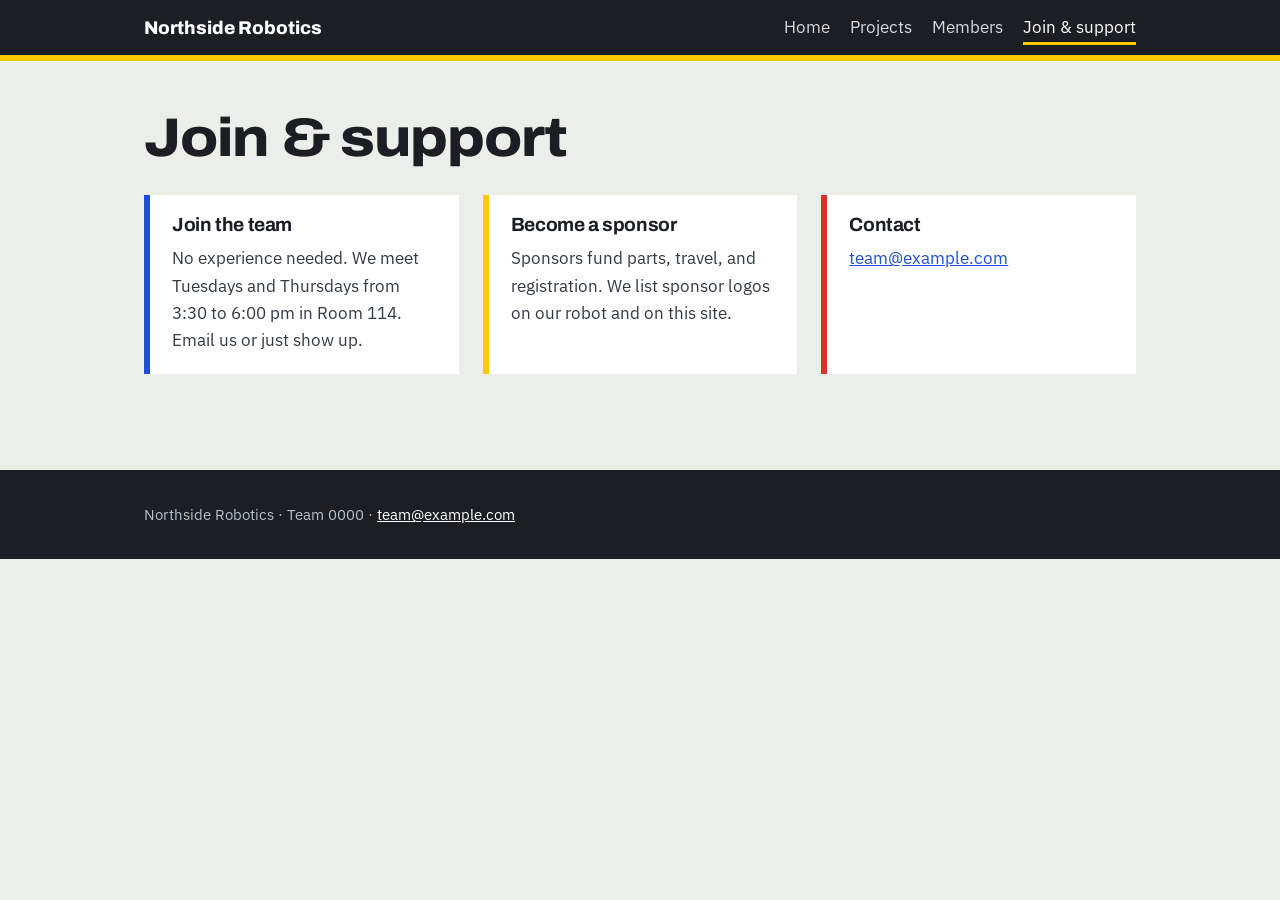
==== join.html @ 3eaf6939 "Add files via upload" ====
<!doctype html><html lang="en"><head><meta charset="utf-8"><meta name="viewport" content="width=device-width,initial-scale=1"><title>Join TITLE support · Northside Robotics</title><meta name="description" content="Northside Robotics: a student-run robotics team."><link rel="preconnect" href="https://fonts.googleapis.com"><link rel="preconnect" href="https://fonts.gstatic.com" crossorigin><link href="https://fonts.googleapis.com/css2?family=Archivo:wdth,wght@112,700..800&family=IBM+Plex+Sans:wght@400;600&display=swap" rel="stylesheet"><link rel="stylesheet" href="style.css"></head><body><header class="site"><div class="wrap"><a class="brand" href="index.html">Northside Robotics</a><nav aria-label="Main"><a href="index.html">Home</a><a href="projects.html">Projects</a><a href="members.html">Members</a><a href="join.html" aria-current="page">Join &amp; support</a></nav></div></header><main><section class="block" style="border:0"><div class="wrap">
<h1 style="font-size:clamp(2rem,5vw,3.4rem)">Join &amp; support</h1>
<div class="grid">
<div class="panel"><h3>Join the team</h3><p>No experience needed. We meet Tuesdays and Thursdays from 3:30 to 6:00 pm in Room 114. Email us or just show up.</p></div>
<div class="panel y"><h3>Become a sponsor</h3><p>Sponsors fund parts, travel, and registration. We list sponsor logos on our robot and on this site.</p></div>
<div class="panel r"><h3>Contact</h3><p><a href="mailto:team@example.com">team@example.com</a></p></div>
</div></div></section></main>
<footer class="site"><div class="wrap">Northside Robotics &middot; Team 0000 &middot; <a href="mailto:team@example.com">team@example.com</a></div></footer></body></html>
---- style.css ----
:root{--mat:#eceeea;--ink:#1b1f24;--tape:#ffc800;--blue:#1f4fd8;--red:#d8342c;--mute:#566069;--line:#c9cdc6}
*{box-sizing:border-box}
html{scroll-behavior:smooth}
body{margin:0;background:var(--mat);color:var(--ink);font:17px/1.6 "IBM Plex Sans",system-ui,sans-serif}
h1,h2,h3{font-family:"Archivo",system-ui,sans-serif;line-height:1.08;margin:0 0 .5em;letter-spacing:-.02em}
h1{font-size:clamp(2.4rem,6vw,4.6rem);font-weight:800;font-stretch:112%}
h2{font-size:clamp(1.6rem,3vw,2.3rem);font-weight:700}
h3{font-size:1.2rem;font-weight:700}
a{color:var(--blue)}
a:focus-visible,button:focus-visible{outline:3px solid var(--ink);outline-offset:3px}
.wrap{max-width:1040px;margin:0 auto;padding:0 24px}
header.site{background:var(--ink);color:#fff;border-bottom:6px solid var(--tape)}
header.site .wrap{display:flex;flex-wrap:wrap;gap:12px 32px;align-items:center;justify-content:space-between;padding-top:14px;padding-bottom:14px}
.brand{font:800 1.15rem "Archivo",sans-serif;color:#fff;text-decoration:none}
nav a{color:#d6dae0;text-decoration:none;margin-right:20px;padding:4px 0;border-bottom:3px solid transparent}
nav a:last-child{margin-right:0}
nav a:hover,nav a[aria-current]{color:#fff;border-color:var(--tape)}
.hero{padding:72px 0 56px}
.hero .wrap{display:grid;grid-template-columns:1.1fr .9fr;gap:40px;align-items:center}
.hero p.lead{font-size:1.2rem;max-width:34em;color:#323a42}
.btn{display:inline-block;background:var(--ink);color:#fff;padding:12px 22px;text-decoration:none;font-weight:600;border-radius:4px;margin:8px 12px 0 0}
.btn.alt{background:transparent;color:var(--ink);box-shadow:inset 0 0 0 2px var(--ink)}
.btn:hover{background:var(--blue);color:#fff;box-shadow:none}
.field{width:100%;height:auto}
.field .path{stroke-dasharray:900;stroke-dashoffset:900;animation:draw 3s ease-out .3s forwards}
.field .bot{opacity:0;animation:show .4s 3s forwards}
@keyframes draw{to{stroke-dashoffset:0}}
@keyframes show{to{opacity:1}}
@media (prefers-reduced-motion:reduce){.field .path{animation:none;stroke-dashoffset:0}.field .bot{animation:none;opacity:1}}
section.block{padding:48px 0;border-top:2px solid var(--line)}
.stats{display:flex;flex-wrap:wrap;gap:16px 56px;margin:0;padding:0;list-style:none}
.stats b{display:block;font:800 2.4rem "Archivo",sans-serif}
.stats span{color:var(--mute)}
.grid{display:grid;grid-template-columns:repeat(auto-fit,minmax(250px,1fr));gap:24px}
.panel{background:#fff;padding:20px 22px;border-left:6px solid var(--blue)}
.panel.r{border-color:var(--red)}.panel.y{border-color:var(--tape)}
.panel p{margin:.3em 0 0;color:#323a42}
.tl{list-style:none;margin:0;padding:0 0 0 28px;border-left:6px solid var(--tape)}
.tl li{position:relative;padding:0 0 40px 8px}
.tl li::before{content:"";position:absolute;left:-39px;top:6px;width:14px;height:14px;background:var(--ink);border:3px solid var(--mat);border-radius:50%}
.tl .yr{font:700 .95rem "Archivo",sans-serif;color:var(--mute)}
.tag{display:inline-block;font-size:.85rem;background:var(--ink);color:#fff;padding:1px 10px;border-radius:3px;margin-right:6px}
.person{background:#fff;padding:18px 20px}
.person .av{width:56px;height:56px;border-radius:50%;background:var(--blue);color:#fff;display:grid;place-items:center;font:700 1.2rem "Archivo",sans-serif;margin-bottom:10px}
.person p{margin:0;color:var(--mute)}
footer.site{background:var(--ink);color:#b9bfc7;padding:32px 0;margin-top:48px;font-size:.95rem}
footer.site a{color:#fff}
@media(max-width:760px){.hero .wrap{grid-template-columns:1fr}.hero{padding-top:40px}}
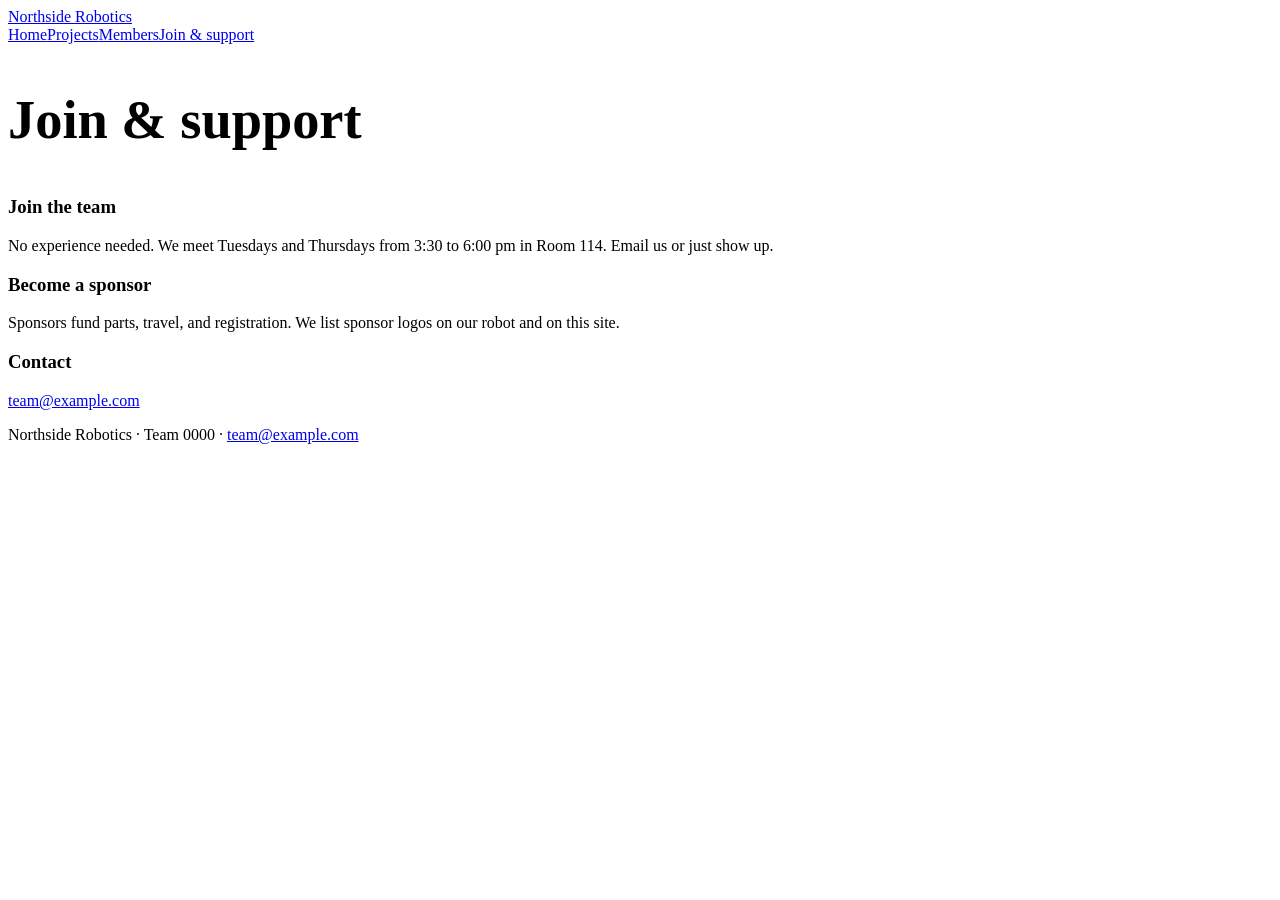
==== commit 606e198b: "Rename join (1).html to join.html" ====
--- a/join.html
+++ b/join.html
@@ -1,8 +1,8 @@
-<!doctype html><html lang="en"><head><meta charset="utf-8"><meta name="viewport" content="width=device-width,initial-scale=1"><title>Join TITLE support · Northside Robotics</title><meta name="description" content="Northside Robotics: a student-run robotics team."><link rel="preconnect" href="https://fonts.googleapis.com"><link rel="preconnect" href="https://fonts.gstatic.com" crossorigin><link href="https://fonts.googleapis.com/css2?family=Archivo:wdth,wght@112,700..800&family=IBM+Plex+Sans:wght@400;600&display=swap" rel="stylesheet"><link rel="stylesheet" href="style.css"></head><body><header class="site"><div class="wrap"><a class="brand" href="index.html">Northside Robotics</a><nav aria-label="Main"><a href="index.html">Home</a><a href="projects.html">Projects</a><a href="members.html">Members</a><a href="join.html" aria-current="page">Join &amp; support</a></nav></div></header><main><section class="block" style="border:0"><div class="wrap">
+<!doctype html><html lang="en"><head><meta charset="utf-8"><meta name="viewport" content="width=device-width,initial-scale=1"><title>Join TITLE support · Northside Robotics</title><meta name="description" content="Northside Robotics: a student-run robotics team."><link rel="preconnect" href="https://fonts.googleapis.com"><link rel="preconnect" href="https://fonts.gstatic.com" crossorigin><link href="https://fonts.googleapis.com/css2?family=Rubik:wght@400;500;600;700;800&display=swap" rel="stylesheet"><link rel="stylesheet" href="style.css"></head><body><header class="site"><div class="wrap"><a class="brand" href="index.html">Northside Robotics</a><nav aria-label="Main"><a href="index.html">Home</a><a href="projects.html">Projects</a><a href="members.html">Members</a><a href="join.html" aria-current="page">Join &amp; support</a></nav></div></header><main><section class="block" style="border:0"><div class="wrap">
 <h1 style="font-size:clamp(2rem,5vw,3.4rem)">Join &amp; support</h1>
 <div class="grid">
 <div class="panel"><h3>Join the team</h3><p>No experience needed. We meet Tuesdays and Thursdays from 3:30 to 6:00 pm in Room 114. Email us or just show up.</p></div>
 <div class="panel y"><h3>Become a sponsor</h3><p>Sponsors fund parts, travel, and registration. We list sponsor logos on our robot and on this site.</p></div>
 <div class="panel r"><h3>Contact</h3><p><a href="mailto:team@example.com">team@example.com</a></p></div>
 </div></div></section></main>
-<footer class="site"><div class="wrap">Northside Robotics &middot; Team 0000 &middot; <a href="mailto:team@example.com">team@example.com</a></div></footer></body></html>+<footer class="site"><div class="wrap">Northside Robotics &middot; Team 0000 &middot; <a href="mailto:team@example.com">team@example.com</a></div></footer></body></html>
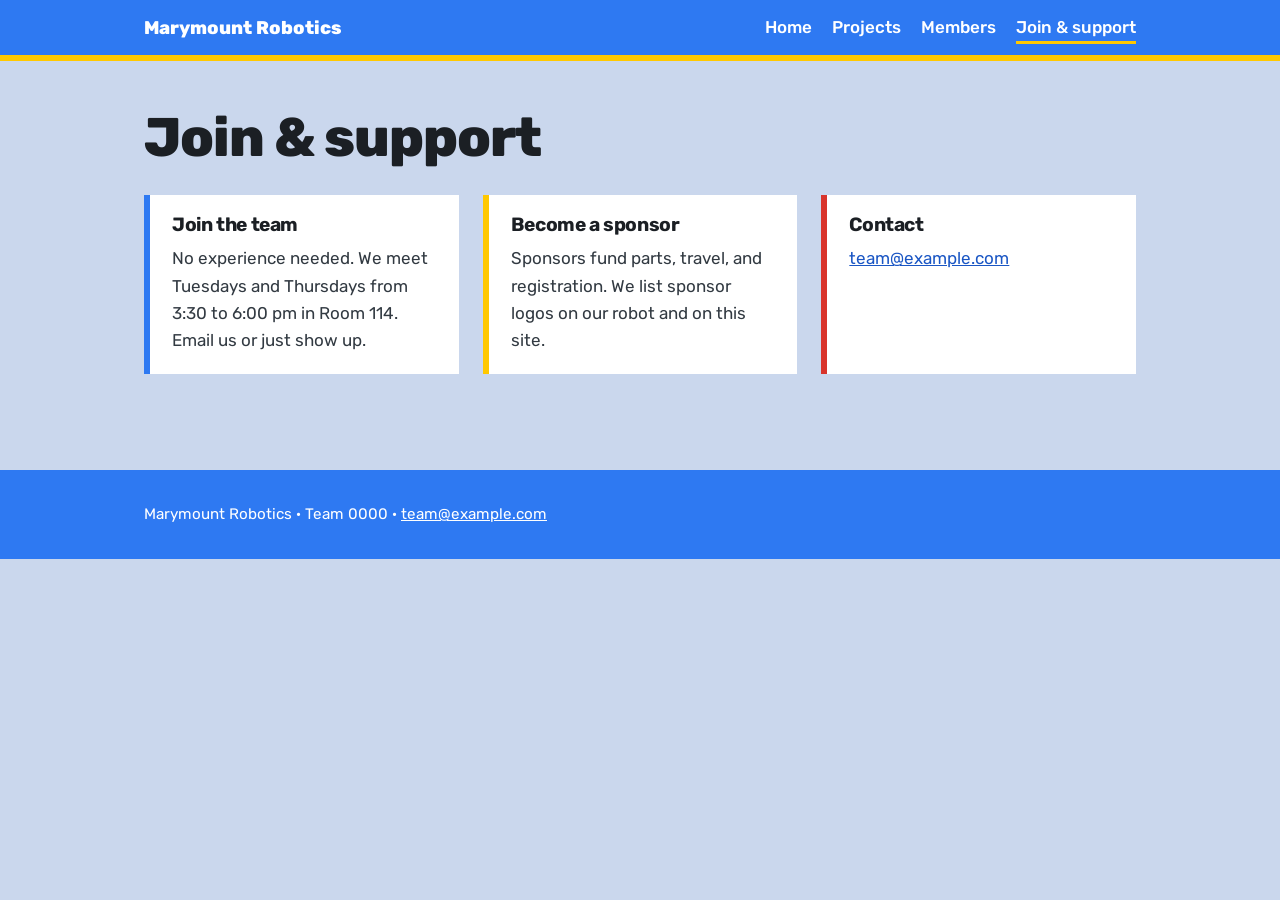
==== commit c3b0b627: "Update join.html" ====
--- a/join.html
+++ b/join.html
@@ -1,8 +1,8 @@
-<!doctype html><html lang="en"><head><meta charset="utf-8"><meta name="viewport" content="width=device-width,initial-scale=1"><title>Join TITLE support · Northside Robotics</title><meta name="description" content="Northside Robotics: a student-run robotics team."><link rel="preconnect" href="https://fonts.googleapis.com"><link rel="preconnect" href="https://fonts.gstatic.com" crossorigin><link href="https://fonts.googleapis.com/css2?family=Rubik:wght@400;500;600;700;800&display=swap" rel="stylesheet"><link rel="stylesheet" href="style.css"></head><body><header class="site"><div class="wrap"><a class="brand" href="index.html">Northside Robotics</a><nav aria-label="Main"><a href="index.html">Home</a><a href="projects.html">Projects</a><a href="members.html">Members</a><a href="join.html" aria-current="page">Join &amp; support</a></nav></div></header><main><section class="block" style="border:0"><div class="wrap">
+<!doctype html><html lang="en"><head><meta charset="utf-8"><meta name="viewport" content="width=device-width,initial-scale=1"><title>Join TITLE support · Marymount Robotics</title><meta name="description" content="Marymount Robotics: a student-run robotics team."><link rel="preconnect" href="https://fonts.googleapis.com"><link rel="preconnect" href="https://fonts.gstatic.com" crossorigin><link href="https://fonts.googleapis.com/css2?family=Rubik:wght@400;500;600;700;800&display=swap" rel="stylesheet"><link rel="stylesheet" href="style.css"></head><body><header class="site"><div class="wrap"><a class="brand" href="index.html">Marymount Robotics</a><nav aria-label="Main"><a href="index.html">Home</a><a href="projects.html">Projects</a><a href="members.html">Members</a><a href="join.html" aria-current="page">Join &amp; support</a></nav></div></header><main><section class="block" style="border:0"><div class="wrap">
 <h1 style="font-size:clamp(2rem,5vw,3.4rem)">Join &amp; support</h1>
 <div class="grid">
 <div class="panel"><h3>Join the team</h3><p>No experience needed. We meet Tuesdays and Thursdays from 3:30 to 6:00 pm in Room 114. Email us or just show up.</p></div>
 <div class="panel y"><h3>Become a sponsor</h3><p>Sponsors fund parts, travel, and registration. We list sponsor logos on our robot and on this site.</p></div>
 <div class="panel r"><h3>Contact</h3><p><a href="mailto:team@example.com">team@example.com</a></p></div>
 </div></div></section></main>
-<footer class="site"><div class="wrap">Northside Robotics &middot; Team 0000 &middot; <a href="mailto:team@example.com">team@example.com</a></div></footer></body></html>
+<footer class="site"><div class="wrap">Marymount Robotics &middot; Team 0000 &middot; <a href="mailto:team@example.com">team@example.com</a></div></footer></body></html>
--- a/style.css
+++ b/style.css
@@ -0,0 +1,48 @@
+:root{--mat:#cad7ed;--ink:#1b1f24;--tape:#ffc800;--blue:#2e79f2;--red:#d8342c;--mute:#566069;--line:#a3b6d8}
+*{box-sizing:border-box}
+html{scroll-behavior:smooth}
+body{margin:0;background:var(--mat);color:var(--ink);font:17px/1.6 "Rubik",system-ui,sans-serif}
+h1,h2,h3{font-family:"Rubik",system-ui,sans-serif;line-height:1.08;margin:0 0 .5em;letter-spacing:-.02em}
+h1{font-size:clamp(2.4rem,6vw,4.6rem);font-weight:800;}
+h2{font-size:clamp(1.6rem,3vw,2.3rem);font-weight:700}
+h3{font-size:1.2rem;font-weight:700}
+a{color:#1a56c4}
+a:focus-visible,button:focus-visible{outline:3px solid var(--ink);outline-offset:3px}
+.wrap{max-width:1040px;margin:0 auto;padding:0 24px}
+header.site{background:var(--blue);color:#fff;border-bottom:6px solid var(--tape)}
+header.site .wrap{display:flex;flex-wrap:wrap;gap:12px 32px;align-items:center;justify-content:space-between;padding-top:14px;padding-bottom:14px}
+.brand{font:800 1.15rem "Rubik",sans-serif;color:#fff;text-decoration:none}
+nav a{color:#fff;font-weight:500;text-decoration:none;margin-right:20px;padding:4px 0;border-bottom:3px solid transparent}
+nav a:last-child{margin-right:0}
+nav a:hover,nav a[aria-current]{border-color:var(--tape)}
+.hero{padding:72px 0 56px}
+.hero .wrap{display:grid;grid-template-columns:1.1fr .9fr;gap:40px;align-items:center}
+.hero p.lead{font-size:1.2rem;max-width:34em;color:#323a42}
+.btn{display:inline-block;background:var(--blue);color:#fff;padding:12px 22px;text-decoration:none;font-weight:600;border-radius:4px;margin:8px 12px 0 0}
+.btn.alt{background:transparent;color:var(--ink);box-shadow:inset 0 0 0 2px var(--ink)}
+.btn:hover{background:var(--ink);color:#fff;box-shadow:none}
+.field{width:100%;height:auto}
+.field .path{stroke-dasharray:900;stroke-dashoffset:900;animation:draw 3s ease-out .3s forwards}
+.field .bot{opacity:0;animation:show .4s 3s forwards}
+@keyframes draw{to{stroke-dashoffset:0}}
+@keyframes show{to{opacity:1}}
+@media (prefers-reduced-motion:reduce){.field .path{animation:none;stroke-dashoffset:0}.field .bot{animation:none;opacity:1}}
+section.block{padding:48px 0;border-top:2px solid var(--line)}
+.stats{display:flex;flex-wrap:wrap;gap:16px 56px;margin:0;padding:0;list-style:none}
+.stats b{display:block;font:800 2.4rem "Rubik",sans-serif}
+.stats span{color:var(--mute)}
+.grid{display:grid;grid-template-columns:repeat(auto-fit,minmax(250px,1fr));gap:24px}
+.panel{background:#fff;padding:20px 22px;border-left:6px solid var(--blue)}
+.panel.r{border-color:var(--red)}.panel.y{border-color:var(--tape)}
+.panel p{margin:.3em 0 0;color:#323a42}
+.tl{list-style:none;margin:0;padding:0 0 0 28px;border-left:6px solid var(--tape)}
+.tl li{position:relative;padding:0 0 40px 8px}
+.tl li::before{content:"";position:absolute;left:-39px;top:6px;width:14px;height:14px;background:var(--ink);border:3px solid var(--mat);border-radius:50%}
+.tl .yr{font:700 .95rem "Rubik",sans-serif;color:var(--mute)}
+.tag{display:inline-block;font-size:.85rem;background:var(--blue);color:#fff;padding:1px 10px;border-radius:3px;margin-right:6px}
+.person{background:#fff;padding:18px 20px}
+.person .av{width:56px;height:56px;border-radius:50%;background:var(--blue);color:#fff;display:grid;place-items:center;font:700 1.2rem "Rubik",sans-serif;margin-bottom:10px}
+.person p{margin:0;color:var(--mute)}
+footer.site{background:var(--blue);color:#fff;padding:32px 0;margin-top:48px;font-size:.95rem}
+footer.site a{color:#fff;text-decoration:underline}
+@media(max-width:760px){.hero .wrap{grid-template-columns:1fr}.hero{padding-top:40px}}
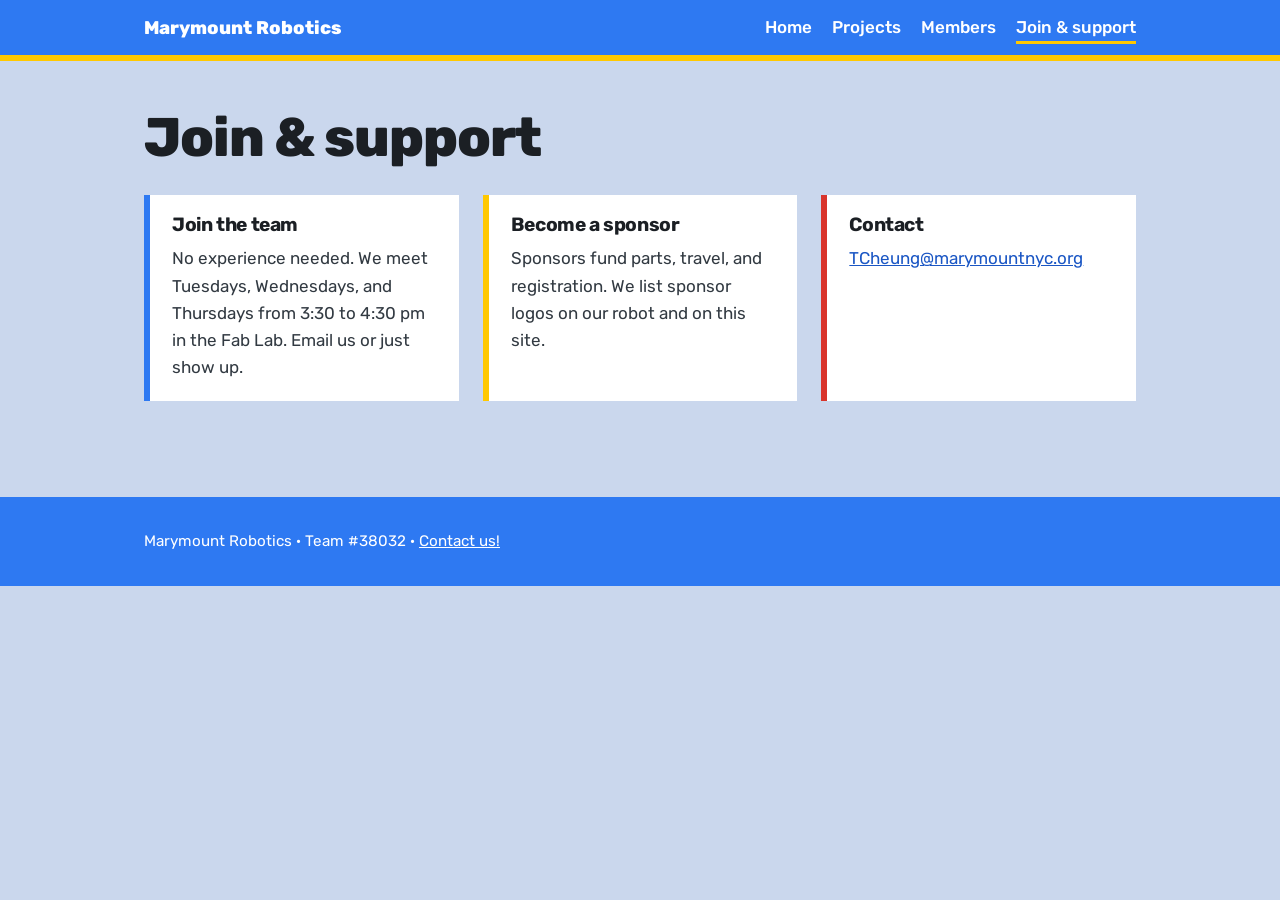
==== commit 342c9c9f: "Revise team join details and contact information Updated meeting days and times for team recruitment" ====
--- a/join.html
+++ b/join.html
@@ -1,8 +1,8 @@
 <!doctype html><html lang="en"><head><meta charset="utf-8"><meta name="viewport" content="width=device-width,initial-scale=1"><title>Join TITLE support · Marymount Robotics</title><meta name="description" content="Marymount Robotics: a student-run robotics team."><link rel="preconnect" href="https://fonts.googleapis.com"><link rel="preconnect" href="https://fonts.gstatic.com" crossorigin><link href="https://fonts.googleapis.com/css2?family=Rubik:wght@400;500;600;700;800&display=swap" rel="stylesheet"><link rel="stylesheet" href="style.css"></head><body><header class="site"><div class="wrap"><a class="brand" href="index.html">Marymount Robotics</a><nav aria-label="Main"><a href="index.html">Home</a><a href="projects.html">Projects</a><a href="members.html">Members</a><a href="join.html" aria-current="page">Join &amp; support</a></nav></div></header><main><section class="block" style="border:0"><div class="wrap">
 <h1 style="font-size:clamp(2rem,5vw,3.4rem)">Join &amp; support</h1>
 <div class="grid">
-<div class="panel"><h3>Join the team</h3><p>No experience needed. We meet Tuesdays and Thursdays from 3:30 to 6:00 pm in Room 114. Email us or just show up.</p></div>
+<div class="panel"><h3>Join the team</h3><p>No experience needed. We meet Tuesdays, Wednesdays, and Thursdays from 3:30 to 4:30 pm in the Fab Lab. Email us or just show up.</p></div>
 <div class="panel y"><h3>Become a sponsor</h3><p>Sponsors fund parts, travel, and registration. We list sponsor logos on our robot and on this site.</p></div>
-<div class="panel r"><h3>Contact</h3><p><a href="mailto:team@example.com">team@example.com</a></p></div>
+<div class="panel r"><h3>Contact</h3><p><a href="TCheung@marymountnyc.org">TCheung@marymountnyc.org</a></p></div>
 </div></div></section></main>
-<footer class="site"><div class="wrap">Marymount Robotics &middot; Team 0000 &middot; <a href="mailto:team@example.com">team@example.com</a></div></footer></body></html>
+<footer class="site"><div class="wrap">Marymount Robotics &middot; Team #38032 &middot; <a href="TCheung@marymountnyc.org">Contact us!</a></div></footer></body></html>
